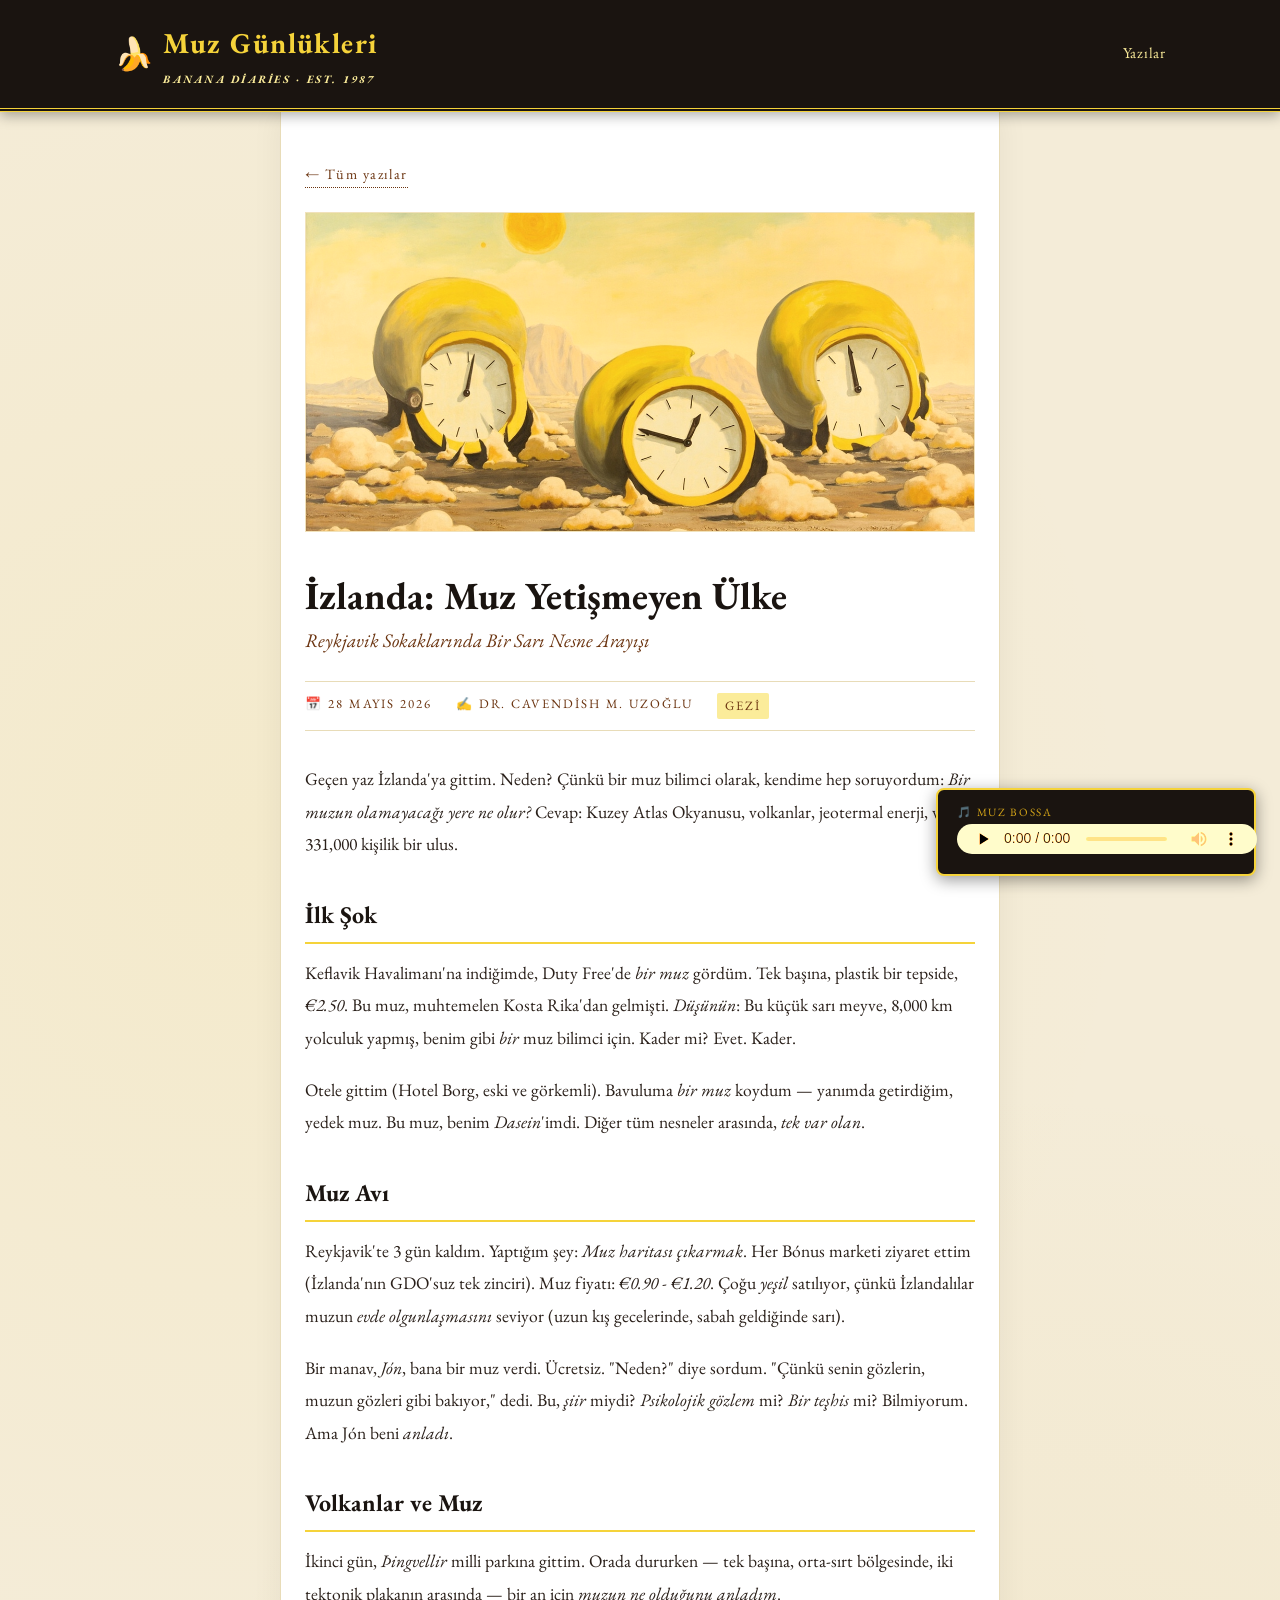
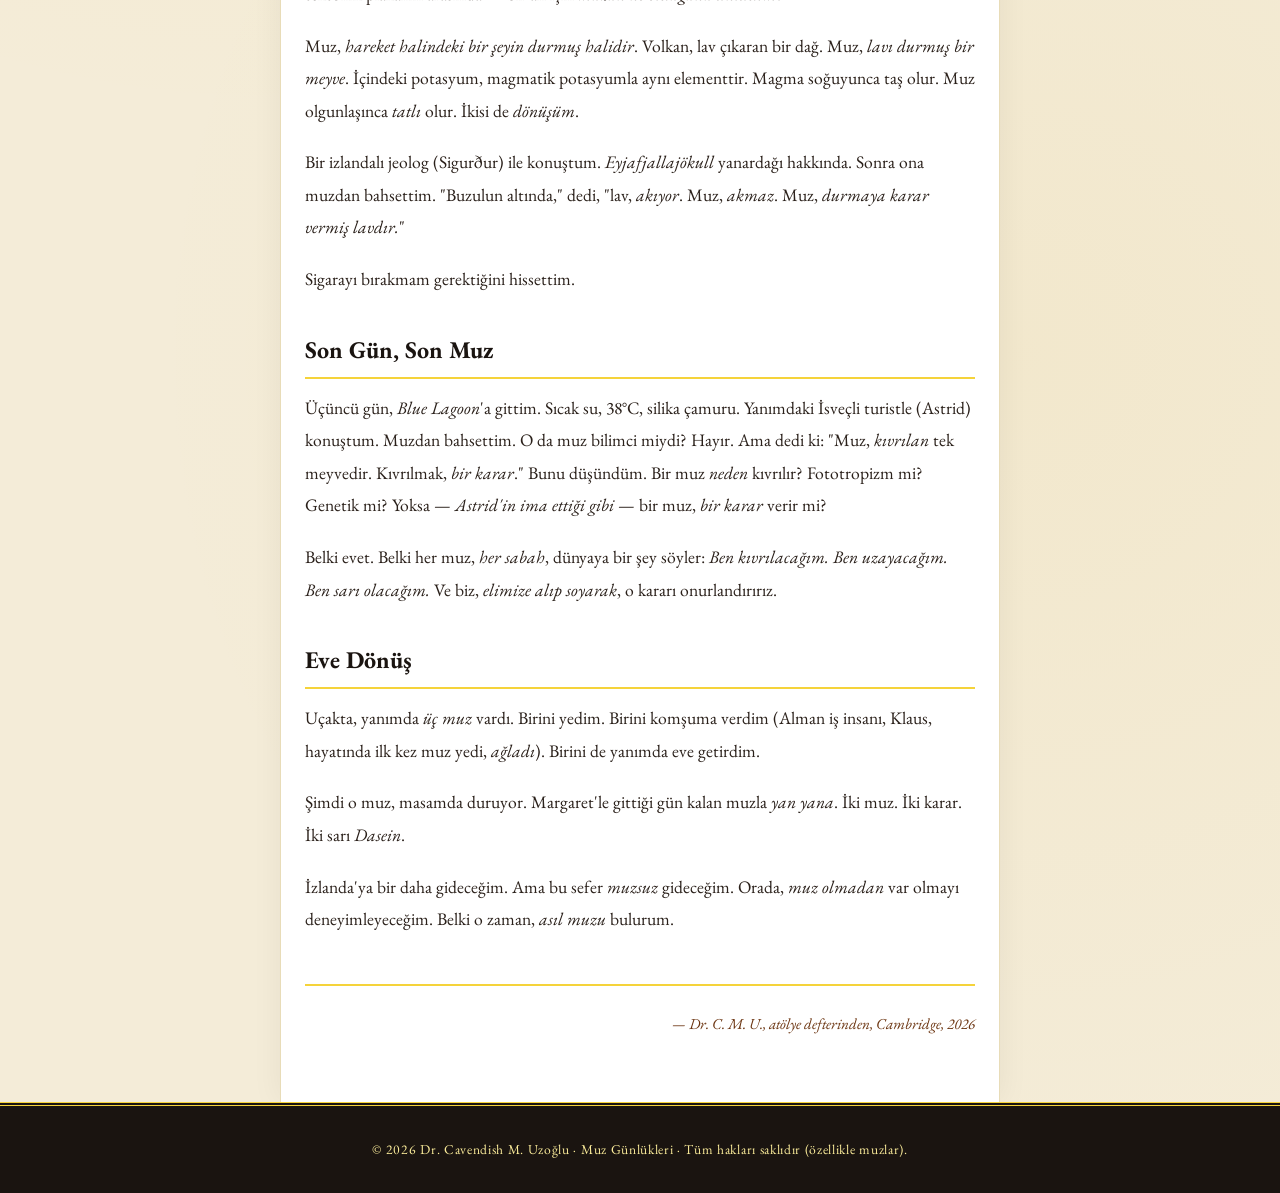
==== posts/iceland-where-bananas-do-not-grow.html @ 1e7019b2 "deploy: Muz Gunlukleri (Banana Diaries) initial site - 5 posts: philosophy, technology, personal, fo" ====
<!DOCTYPE html>
<html lang="tr">
<head>
  <meta charset="UTF-8" />
  <meta name="viewport" content="width=device-width, initial-scale=1.0" />
  <title>İzlanda: Muz Yetişmeyen Ülke — Muz Günlükleri</title>
  <link rel="preconnect" href="https://fonts.googleapis.com" />
  <link rel="preconnect" href="https://fonts.gstatic.com" crossorigin />
  <link href="https://fonts.googleapis.com/css2?family=EB+Garamond:ital,wght@0,400;0,600;0,700;1,400&family=Inter:wght@400;500;600&display=swap" rel="stylesheet" />
  <link rel="stylesheet" href="../styles.css" />
  <link rel="icon" href="data:image/svg+xml,%3Csvg xmlns='http://www.w3.org/2000/svg' viewBox='0 0 100 100'%3E%3Ctext y='.9em' font-size='90'%3E🍌%3C/text%3E%3C/svg%3E" />
</head>
<body>

  <header class="site-header">
    <div class="header-inner">
      <a href="../index.html" class="brand">
        <span class="brand-icon">🍌</span>
        <span>
          Muz Günlükleri
          <span class="brand-sub">Banana Diaries · est. 1987</span>
        </span>
      </a>
      <nav class="nav">
        <a href="../index.html">Yazılar</a>
      </nav>
    </div>
  </header>

  <article class="post-page">
    <a class="post-back" href="../index.html">← Tüm yazılar</a>
    <img class="post-hero" src="../assets/images/surreal_001.jpg" alt="" />
    <h1>İzlanda: Muz Yetişmeyen Ülke</h1>
    <p class="subtitle">Reykjavik Sokaklarında Bir Sarı Nesne Arayışı</p>
    <div class="post-meta">
      <span>📅 28 Mayıs 2026</span>
      <span>✍️ Dr. Cavendish M. Uzoğlu</span>
      <span class="tag" style="background: var(--banana-pale); padding: 2px 8px; border-radius: 2px;">Gezi</span>
    </div>

    <div class="post-body">
      <p>Geçen yaz İzlanda'ya gittim. Neden? Çünkü bir muz bilimci olarak, kendime hep soruyordum: <em>Bir muzun olamayacağı yere ne olur?</em> Cevap: Kuzey Atlas Okyanusu, volkanlar, jeotermal enerji, ve 331,000 kişilik bir ulus.</p>

      <h2>İlk Şok</h2>

      <p>Keflavik Havalimanı'na indiğimde, Duty Free'de <em>bir muz</em> gördüm. Tek başına, plastik bir tepside, <em>€2.50</em>. Bu muz, muhtemelen Kosta Rika'dan gelmişti. <em>Düşünün</em>: Bu küçük sarı meyve, 8,000 km yolculuk yapmış, benim gibi <em>bir</em> muz bilimci için. Kader mi? Evet. Kader.</p>

      <p>Otele gittim (Hotel Borg, eski ve görkemli). Bavuluma <em>bir muz</em> koydum — yanımda getirdiğim, yedek muz. Bu muz, benim <em>Dasein</em>'imdi. Diğer tüm nesneler arasında, <em>tek var olan</em>.</p>

      <h2>Muz Avı</h2>

      <p>Reykjavik'te 3 gün kaldım. Yaptığım şey: <em>Muz haritası çıkarmak</em>. Her Bónus marketi ziyaret ettim (İzlanda'nın GDO'suz tek zinciri). Muz fiyatı: <em>€0.90 - €1.20</em>. Çoğu <em>yeşil</em> satılıyor, çünkü İzlandalılar muzun <em>evde olgunlaşmasını</em> seviyor (uzun kış gecelerinde, sabah geldiğinde sarı).</p>

      <p>Bir manav, <em>Jón</em>, bana bir muz verdi. Ücretsiz. "Neden?" diye sordum. "Çünkü senin gözlerin, muzun gözleri gibi bakıyor," dedi. Bu, <em>şiir</em> miydi? <em>Psikolojik gözlem</em> mi? <em>Bir teşhis</em> mi? Bilmiyorum. Ama Jón beni <em>anladı</em>.</p>

      <h2>Volkanlar ve Muz</h2>

      <p>İkinci gün, <em>Þingvellir</em> milli parkına gittim. Orada dururken — tek başına, orta-sırt bölgesinde, iki tektonik plakanın arasında — bir an için <em>muzun ne olduğunu anladım</em>.</p>

      <p>Muz, <em>hareket halindeki bir şeyin durmuş halidir</em>. Volkan, lav çıkaran bir dağ. Muz, <em>lavı durmuş bir meyve</em>. İçindeki potasyum, magmatik potasyumla aynı elementtir. Magma soğuyunca taş olur. Muz olgunlaşınca <em>tatlı</em> olur. İkisi de <em>dönüşüm</em>.</p>

      <p>Bir izlandalı jeolog (Sigurður) ile konuştum. <em>Eyjafjallajökull</em> yanardağı hakkında. Sonra ona muzdan bahsettim. "Buzulun altında," dedi, "lav, <em>akıyor</em>. Muz, <em>akmaz</em>. Muz, <em>durmaya karar vermiş lavdır.</em>"</p>

      <p>Sigarayı bırakmam gerektiğini hissettim.</p>

      <h2>Son Gün, Son Muz</h2>

      <p>Üçüncü gün, <em>Blue Lagoon</em>'a gittim. Sıcak su, 38°C, silika çamuru. Yanımdaki İsveçli turistle (Astrid) konuştum. Muzdan bahsettim. O da muz bilimci miydi? Hayır. Ama dedi ki: "Muz, <em>kıvrılan</em> tek meyvedir. Kıvrılmak, <em>bir karar</em>." Bunu düşündüm. Bir muz <em>neden</em> kıvrılır? Fototropizm mi? Genetik mi? Yoksa — <em>Astrid'in ima ettiği gibi</em> — bir muz, <em>bir karar</em> verir mi?</p>

      <p>Belki evet. Belki her muz, <em>her sabah</em>, dünyaya bir şey söyler: <em>Ben kıvrılacağım. Ben uzayacağım. Ben sarı olacağım.</em> Ve biz, <em>elimize alıp soyarak</em>, o kararı onurlandırırız.</p>

      <h2>Eve Dönüş</h2>

      <p>Uçakta, yanımda <em>üç muz</em> vardı. Birini yedim. Birini komşuma verdim (Alman iş insanı, Klaus, hayatında ilk kez muz yedi, <em>ağladı</em>). Birini de yanımda eve getirdim.</p>

      <p>Şimdi o muz, masamda duruyor. Margaret'le gittiği gün kalan muzla <em>yan yana</em>. İki muz. İki karar. İki sarı <em>Dasein</em>.</p>

      <p>İzlanda'ya bir daha gideceğim. Ama bu sefer <em>muzsuz</em> gideceğim. Orada, <em>muz olmadan</em> var olmayı deneyimleyeceğim. Belki o zaman, <em>asıl muzu</em> bulurum.</p>

      <div class="post-signature">— Dr. C. M. U., atölye defterinden, Cambridge, 2026</div>
    </div>
  </article>

  <div class="audio-dock">
    <div>
      <span class="now-playing">🎵 Muz Bossa</span>
      <audio controls preload="none" src="../assets/music/banana-bossa.mp3"></audio>
    </div>
  </div>

  <footer class="site-footer">
    <p>© 2026 Dr. Cavendish M. Uzoğlu · Muz Günlükleri · Tüm hakları saklıdır (özellikle muzlar).</p>
  </footer>

</body>
</html>
---- styles.css ----
/* ========================================
   MUZ GÜNLÜKLERİ — Stil Dosyası
   Tasarım: Dr. C. M. U. atölye stili
   ======================================== */

:root {
  --banana-yellow: #f5d33a;
  --banana-deep: #d4a418;
  --banana-pale: #fbec9a;
  --ink-black: #1a1410;
  --paper: #f4ecd8;
  --paper-dark: #e8dcb8;
  --accent: #6b3410;
  --serif: 'EB Garamond', 'Garamond', 'Georgia', serif;
  --sans: 'Inter', -apple-system, sans-serif;
}

* { box-sizing: border-box; margin: 0; padding: 0; }

html { scroll-behavior: smooth; }

body {
  font-family: var(--serif);
  background: var(--paper);
  color: var(--ink-black);
  line-height: 1.7;
  background-image:
    radial-gradient(circle at 20% 30%, rgba(245, 211, 58, 0.08) 0%, transparent 40%),
    radial-gradient(circle at 80% 70%, rgba(212, 164, 24, 0.06) 0%, transparent 40%);
  min-height: 100vh;
}

/* === HEADER === */
.site-header {
  background: var(--ink-black);
  color: var(--banana-yellow);
  padding: 1.2rem 0;
  border-bottom: 4px double var(--banana-yellow);
  position: sticky;
  top: 0;
  z-index: 100;
  box-shadow: 0 4px 12px rgba(0,0,0,0.3);
}

.header-inner {
  max-width: 1100px;
  margin: 0 auto;
  padding: 0 1.5rem;
  display: flex;
  align-items: center;
  justify-content: space-between;
  flex-wrap: wrap;
  gap: 1rem;
}

.brand {
  font-family: var(--serif);
  font-size: 1.8rem;
  font-weight: 700;
  letter-spacing: 0.05em;
  text-decoration: none;
  color: var(--banana-yellow);
  display: flex;
  align-items: center;
  gap: 0.5rem;
}

.brand-icon {
  font-size: 2rem;
  display: inline-block;
  animation: wiggle 4s ease-in-out infinite;
}

@keyframes wiggle {
  0%, 100% { transform: rotate(-5deg); }
  50% { transform: rotate(5deg); }
}

.brand-sub {
  font-size: 0.7rem;
  color: var(--banana-pale);
  font-style: italic;
  display: block;
  letter-spacing: 0.2em;
  text-transform: uppercase;
  margin-top: 2px;
}

.nav { display: flex; gap: 1.5rem; }
.nav a {
  color: var(--banana-pale);
  text-decoration: none;
  font-size: 0.95rem;
  letter-spacing: 0.05em;
  transition: color 0.2s;
  border-bottom: 1px dotted transparent;
}
.nav a:hover { color: var(--banana-yellow); border-bottom-color: var(--banana-yellow); }

/* === HERO === */
.hero {
  background: var(--ink-black);
  color: var(--paper);
  padding: 4rem 1.5rem 6rem;
  text-align: center;
  position: relative;
  overflow: hidden;
  border-bottom: 6px solid var(--banana-yellow);
}

.hero::before {
  content: "";
  position: absolute;
  inset: 0;
  background-image: url('assets/images/hero_001.jpg');
  background-size: cover;
  background-position: center;
  opacity: 0.25;
  animation: heroPan 30s ease-in-out infinite alternate;
}

@keyframes heroPan {
  0%   { transform: scale(1) translate(0, 0); }
  100% { transform: scale(1.1) translate(-2%, 1%); }
}

.hero-inner {
  position: relative;
  z-index: 1;
  max-width: 800px;
  margin: 0 auto;
}

.hero h1 {
  font-size: clamp(2.2rem, 5vw, 3.8rem);
  font-weight: 700;
  line-height: 1.15;
  margin-bottom: 1rem;
  color: var(--banana-yellow);
  text-shadow: 2px 2px 0 var(--ink-black), 4px 4px 8px rgba(0,0,0,0.5);
}

.hero p {
  font-size: 1.25rem;
  font-style: italic;
  color: var(--banana-pale);
  margin-bottom: 1.5rem;
}

.hero .author {
  font-size: 0.9rem;
  letter-spacing: 0.2em;
  text-transform: uppercase;
  color: var(--banana-deep);
}

/* === POST LIST === */
.posts {
  max-width: 900px;
  margin: 3rem auto;
  padding: 0 1.5rem;
}

.section-title {
  font-size: 0.85rem;
  letter-spacing: 0.3em;
  text-transform: uppercase;
  color: var(--accent);
  border-bottom: 1px solid var(--accent);
  padding-bottom: 0.5rem;
  margin-bottom: 2rem;
}

.post-card {
  background: white;
  border: 1px solid var(--paper-dark);
  border-left: 6px solid var(--banana-yellow);
  padding: 1.5rem 1.8rem;
  margin-bottom: 1.8rem;
  display: grid;
  grid-template-columns: 220px 1fr;
  gap: 1.5rem;
  transition: all 0.3s ease;
  text-decoration: none;
  color: inherit;
  box-shadow: 2px 2px 0 var(--paper-dark);
}

.post-card:hover {
  transform: translate(-2px, -2px);
  box-shadow: 6px 6px 0 var(--banana-yellow);
  border-left-color: var(--banana-deep);
}

.post-card .thumb {
  width: 100%;
  height: 140px;
  object-fit: cover;
  border: 1px solid var(--paper-dark);
}

.post-card .meta {
  display: flex;
  gap: 1rem;
  font-size: 0.75rem;
  color: var(--accent);
  letter-spacing: 0.1em;
  text-transform: uppercase;
  margin-bottom: 0.5rem;
}

.post-card .tag {
  background: var(--banana-pale);
  color: var(--accent);
  padding: 2px 8px;
  border-radius: 2px;
  font-weight: 600;
}

.post-card .badge-video {
  background: var(--ink-black);
  color: var(--banana-yellow);
  padding: 2px 8px;
  border-radius: 2px;
  font-size: 0.7rem;
  letter-spacing: 0.1em;
}

.post-card h2 {
  font-size: 1.5rem;
  margin-bottom: 0.4rem;
  color: var(--ink-black);
  line-height: 1.25;
}

.post-card .subtitle {
  font-style: italic;
  color: var(--accent);
  font-size: 1rem;
  margin-bottom: 0.5rem;
}

.post-card .excerpt {
  color: #4a3d2e;
  font-size: 0.95rem;
}

@media (max-width: 600px) {
  .post-card { grid-template-columns: 1fr; }
  .post-card .thumb { height: 180px; }
}

/* === SINGLE POST === */
.post-page {
  max-width: 720px;
  margin: 0 auto;
  padding: 3rem 1.5rem 4rem;
  background: white;
  border-left: 1px solid var(--paper-dark);
  border-right: 1px solid var(--paper-dark);
  box-shadow: 0 0 30px rgba(0,0,0,0.06);
}

.post-hero {
  width: 100%;
  height: 320px;
  object-fit: cover;
  margin-bottom: 2rem;
  border: 1px solid var(--paper-dark);
  filter: sepia(0.15);
}

.post-page h1 {
  font-size: 2.4rem;
  line-height: 1.2;
  margin-bottom: 0.4rem;
  color: var(--ink-black);
}

.post-page .subtitle {
  font-size: 1.2rem;
  font-style: italic;
  color: var(--accent);
  margin-bottom: 1.5rem;
}

.post-meta {
  font-size: 0.8rem;
  color: var(--accent);
  letter-spacing: 0.15em;
  text-transform: uppercase;
  border-top: 1px solid var(--paper-dark);
  border-bottom: 1px solid var(--paper-dark);
  padding: 0.7rem 0;
  margin-bottom: 2rem;
  display: flex;
  gap: 1.5rem;
  flex-wrap: wrap;
}

.post-body {
  font-size: 1.1rem;
  line-height: 1.85;
  color: #2a201a;
}

.post-body h2 {
  font-size: 1.5rem;
  margin: 2rem 0 0.8rem;
  color: var(--ink-black);
  border-bottom: 2px solid var(--banana-yellow);
  padding-bottom: 0.3rem;
}

.post-body h3 {
  font-size: 1.2rem;
  margin: 1.5rem 0 0.5rem;
  color: var(--accent);
}

.post-body p { margin-bottom: 1.2rem; }

.post-body ul, .post-body ol {
  margin: 0 0 1.2rem 1.5rem;
}

.post-body li { margin-bottom: 0.4rem; }

.post-body table {
  width: 100%;
  border-collapse: collapse;
  margin: 1.5rem 0;
  font-size: 0.95rem;
}

.post-body th, .post-body td {
  border: 1px solid var(--paper-dark);
  padding: 0.5rem 0.8rem;
  text-align: left;
}

.post-body th {
  background: var(--banana-pale);
  color: var(--accent);
}

.post-body code {
  background: var(--paper);
  padding: 2px 6px;
  border-radius: 3px;
  font-family: 'Courier New', monospace;
  font-size: 0.95em;
}

.post-body blockquote {
  border-left: 4px solid var(--banana-deep);
  padding: 0.5rem 1.2rem;
  margin: 1.5rem 0;
  font-style: italic;
  color: var(--accent);
  background: var(--paper);
}

.post-back {
  display: inline-block;
  margin-bottom: 1.5rem;
  color: var(--accent);
  text-decoration: none;
  font-size: 0.9rem;
  letter-spacing: 0.1em;
  border-bottom: 1px dotted var(--accent);
}
.post-back:hover { color: var(--banana-deep); }

.post-signature {
  margin-top: 3rem;
  padding-top: 1.5rem;
  border-top: 2px solid var(--banana-yellow);
  font-style: italic;
  color: var(--accent);
  text-align: right;
  font-size: 0.95rem;
}

/* === AUDIO PLAYER (sticky bottom) === */
.audio-dock {
  position: fixed;
  bottom: 1.5rem;
  right: 1.5rem;
  background: var(--ink-black);
  color: var(--banana-yellow);
  padding: 0.8rem 1.2rem;
  border: 2px solid var(--banana-yellow);
  border-radius: 8px;
  box-shadow: 0 4px 16px rgba(0,0,0,0.4);
  display: flex;
  align-items: center;
  gap: 0.7rem;
  z-index: 50;
  font-size: 0.85rem;
  max-width: 320px;
}

.audio-dock audio {
  height: 30px;
  filter: sepia(1) saturate(2) hue-rotate(-10deg);
}

.audio-dock .now-playing {
  font-size: 0.7rem;
  letter-spacing: 0.15em;
  text-transform: uppercase;
  color: var(--banana-deep);
  display: block;
  margin-bottom: 2px;
}

@media (max-width: 500px) {
  .audio-dock {
    bottom: 0; right: 0; left: 0;
    border-radius: 0;
    max-width: 100%;
    justify-content: center;
  }
}

/* === FOOTER === */
.site-footer {
  background: var(--ink-black);
  color: var(--banana-pale);
  padding: 2rem 1.5rem;
  text-align: center;
  font-size: 0.85rem;
  letter-spacing: 0.05em;
  border-top: 4px double var(--banana-yellow);
}

.site-footer a {
  color: var(--banana-yellow);
  text-decoration: none;
  border-bottom: 1px dotted var(--banana-yellow);
}

/* === ABOUT/INTRO block on home === */
.intro {
  max-width: 720px;
  margin: 3rem auto 0;
  padding: 2rem 1.5rem;
  background: white;
  border: 1px solid var(--paper-dark);
  border-top: 6px solid var(--banana-yellow);
  text-align: center;
}

.intro .portrait {
  width: 140px;
  height: 140px;
  border-radius: 50%;
  object-fit: cover;
  border: 4px solid var(--banana-yellow);
  margin-bottom: 1rem;
  filter: sepia(0.2);
}

.intro h2 {
  font-size: 1.4rem;
  margin-bottom: 0.5rem;
  color: var(--ink-black);
}

.intro .credentials {
  font-size: 0.8rem;
  letter-spacing: 0.15em;
  text-transform: uppercase;
  color: var(--accent);
  margin-bottom: 1rem;
}

.intro p {
  font-style: italic;
  color: #4a3d2e;
}

/* === POST VIDEO === */
.post-video {
  width: 100%;
  max-width: 720px;
  margin: 0 auto 2rem;
  display: block;
  background: var(--ink-black);
  border: 1px solid var(--paper-dark);
  box-shadow: 0 4px 16px rgba(0,0,0,0.15);
  border-radius: 2px;
}

.video-caption {
  text-align: center;
  font-size: 0.85rem;
  font-style: italic;
  color: var(--accent);
  margin: -1.2rem 0 2.5rem;
  letter-spacing: 0.05em;
}

.video-caption::before {
  content: "🎬 ";
}

/* print-friendly */
@media print {
  .site-header, .audio-dock, .site-footer, .post-back, .post-video { display: none; }
  body { background: white; }
  .post-page { box-shadow: none; border: none; }
}
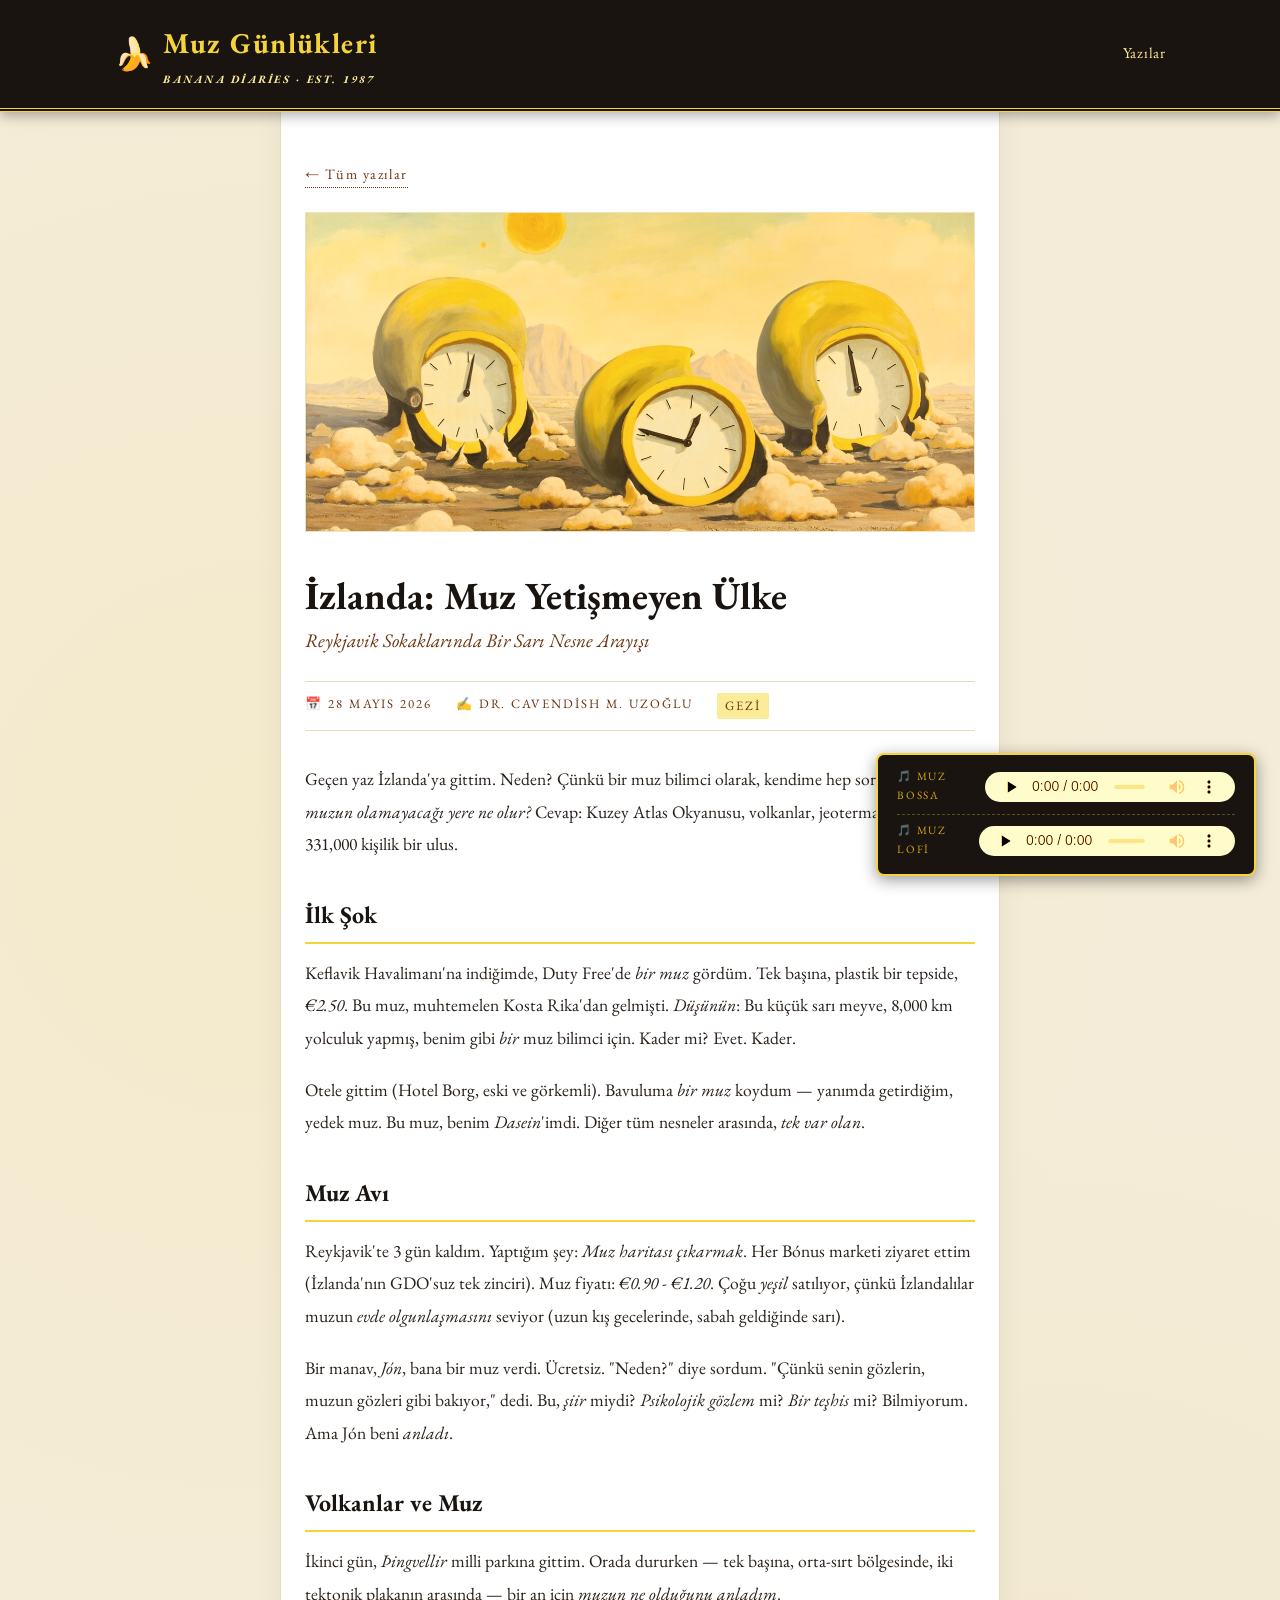
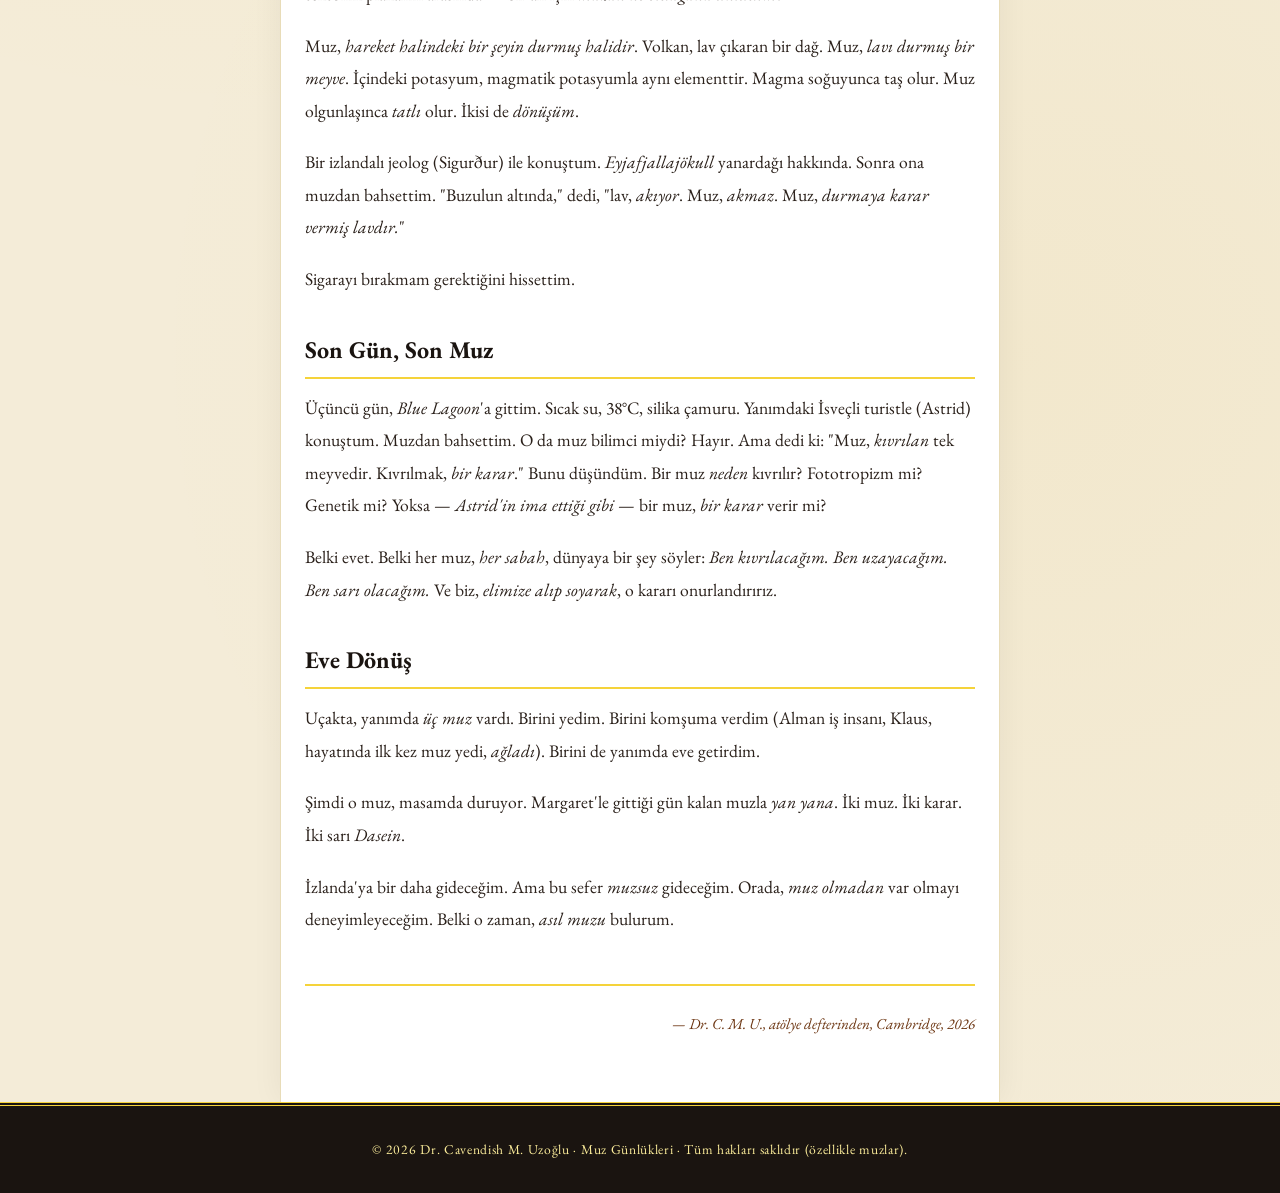
==== commit 8a9fcf0b: "fix: 2 songs in audio dock on every page Tum 6 sayfada Muz Bossa + Muz Lofi 2 ayri player. CSS dock-" ====
--- a/posts/iceland-where-bananas-do-not-grow.html
+++ b/posts/iceland-where-bananas-do-not-grow.html
@@ -82,9 +82,15 @@
   </article>
 
   <div class="audio-dock">
-    <div>
-      <span class="now-playing">🎵 Muz Bossa</span>
-      <audio controls preload="none" src="../assets/music/banana-bossa.mp3"></audio>
+    <div class="dock-row">
+      <div>
+        <span class="now-playing">🎵 Muz Bossa</span>
+        <audio controls preload="none" src="../assets/music/banana-bossa.mp3"></audio>
+      </div>
+      <div>
+        <span class="now-playing">🎵 Muz Lofi</span>
+        <audio controls preload="none" src="../assets/music/banana-lofi.mp3"></audio>
+      </div>
     </div>
   </div>
 
--- a/styles.css
+++ b/styles.css
@@ -398,7 +398,25 @@
   gap: 0.7rem;
   z-index: 50;
   font-size: 0.85rem;
-  max-width: 320px;
+  max-width: 380px;
+}
+
+.dock-row {
+  display: flex;
+  flex-direction: column;
+  gap: 0.4rem;
+  width: 100%;
+}
+
+.dock-row > div {
+  display: flex;
+  align-items: center;
+  gap: 0.5rem;
+}
+
+.dock-row > div:first-child {
+  padding-bottom: 0.4rem;
+  border-bottom: 1px dashed rgba(245, 211, 58, 0.3);
 }
 
 .audio-dock audio {
